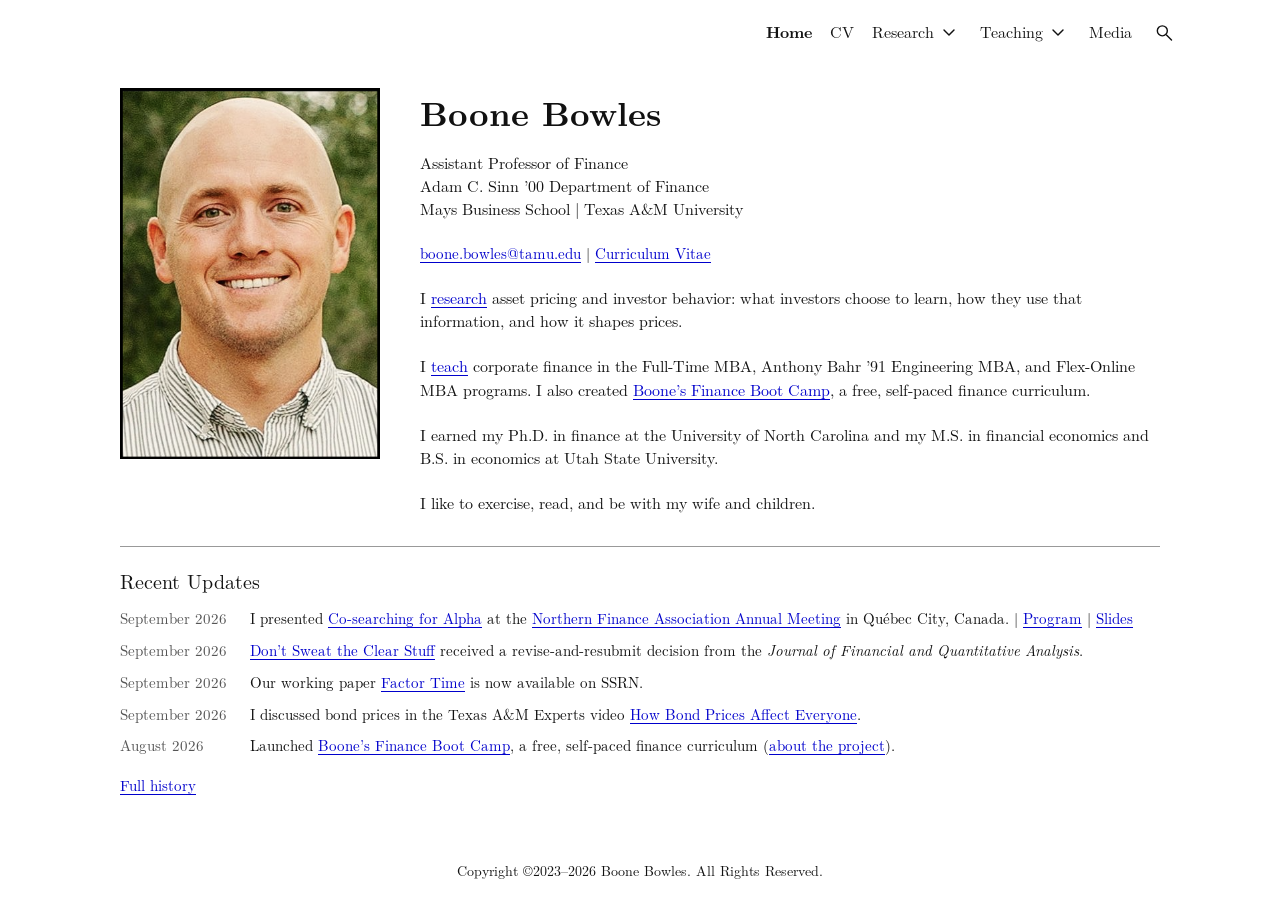
==== index.html @ 3dcd3d2e "Update academic website" ====
<!doctype html>
<html lang="en">
<head>
  <meta charset="utf-8">
  <script>
  (() => {
    if (!["www.boonebowles.com", "boonebowles.com"].includes(window.location.hostname)) return;
    window.dataLayer = window.dataLayer || [];
    window.gtag = function () { window.dataLayer.push(arguments); };
    window.gtag('js', new Date());
    window.gtag('config', 'G-X4S28CE4ZL', {
      allow_google_signals: false,
      allow_ad_personalization_signals: false,
      cookie_domain: 'none'
    });
    const tag = document.createElement('script');
    tag.async = true;
    tag.src = 'https://www.googletagmanager.com/gtag/js?id=G-X4S28CE4ZL';
    document.head.appendChild(tag);
  })();
  </script>
  <meta name="viewport" content="width=device-width, initial-scale=1">
  <title>Boone Bowles | Finance | Texas A&amp;M University</title>
  <meta name="description" content="Boone Bowles, Assistant Professor of Finance at Mays Business School, Texas A&amp;M University. Research, teaching, and curriculum vitae.">
  <link rel="canonical" href="https://www.boonebowles.com/">
  <meta property="og:title" content="Home | Boone Bowles">
  <meta property="og:description" content="Boone Bowles, Assistant Professor of Finance at Mays Business School, Texas A&amp;M University. Research, teaching, and curriculum vitae.">
  <meta property="og:type" content="website">
  <meta property="og:url" content="https://www.boonebowles.com/">
  <meta property="og:image" content="https://www.boonebowles.com/assets/boone-bowles.png">
  <script type="application/ld+json">
{
  "@context": "https://schema.org",
  "@type": "ProfilePage",
  "@id": "https://www.boonebowles.com/#profile",
  "url": "https://www.boonebowles.com/",
  "name": "Boone Bowles",
  "mainEntity": {
    "@type": "Person",
    "@id": "https://www.boonebowles.com/#person",
    "name": "Boone Bowles",
    "url": "https://www.boonebowles.com/",
    "jobTitle": "Assistant Professor of Finance",
    "image": "https://www.boonebowles.com/assets/boone-bowles.png",
    "sameAs": [
      "https://mays.tamu.edu/directory/boone-bowles/"
    ],
    "worksFor": {
      "@type": "Organization",
      "name": "Adam C. Sinn ’00 Department of Finance",
      "parentOrganization": {
        "@type": "Organization",
        "name": "Mays Business School",
        "parentOrganization": {
          "@type": "CollegeOrUniversity",
          "name": "Texas A&M University"
        }
      }
    }
  }
}
</script>
  <link rel="icon" href="/assets/favicon.svg" type="image/svg+xml">
  <link rel="stylesheet" href="/assets/fonts/fonts.css?v=7856ff3ea1a6">
  <link rel="stylesheet" href="/assets/site.css?v=4bd4436f61a7">
  <script src="/assets/site.js?v=d1ee5a890637" defer></script>
</head>
<body data-base="">
  <a class="skip-link" href="#main">Skip to main content</a>
  <header class="site-header">
    <button class="icon-button menu-toggle" type="button" aria-label="Open navigation" aria-expanded="false" aria-controls="site-nav" hidden>
      <svg viewBox="0 0 24 24" aria-hidden="true"><path d="M4 6h16M4 12h16M4 18h16"/></svg>
    </button>
    <nav id="site-nav" aria-label="Main navigation">
      <a href="/" data-page="home" aria-current="page">Home</a>
      <a href="/assets/boone-bowles-cv.pdf" target="_blank" rel="noopener noreferrer" title="Opens in a new tab">CV</a>
      <div class="nav-group">
        <a href="/research/" data-page="research">Research</a>
        <button class="submenu-toggle icon-button" type="button" aria-label="Research pages" aria-expanded="false" aria-controls="research-menu" hidden>
          <svg viewBox="0 0 24 24" aria-hidden="true"><path d="m6 9 6 6 6-6"/></svg>
        </button>
        <div id="research-menu" class="submenu" hidden>
          <a href="/conference-discussions/" data-page="conference-discussions">Conference Discussions</a>
        </div>
      </div>
      <div class="nav-group">
        <a href="/teaching/" data-page="teaching">Teaching</a>
        <button class="submenu-toggle icon-button" type="button" aria-label="Teaching pages" aria-expanded="false" aria-controls="teaching-menu" hidden>
          <svg viewBox="0 0 24 24" aria-hidden="true"><path d="m6 9 6 6 6-6"/></svg>
        </button>
        <div id="teaching-menu" class="submenu" hidden>
          <a href="/teaching/corporate-finance-mba/">Corporate Finance (MBA)</a>
          <a href="/teaching/finance-for-the-professional-online-mba/">Finance for the Professional (Flex-Online MBA)</a>
          <a href="/teaching/money/">Money &amp; Capital Markets</a>
          <a href="/teaching/boot-camp/">Boot Camp</a>
        </div>
      </div>
      <a href="/media/" data-page="media">Media</a>
    </nav>
    <button class="icon-button search-toggle" type="button" aria-label="Search this site" hidden>
      <svg viewBox="0 0 24 24" aria-hidden="true"><circle cx="10" cy="10" r="6"/><path d="m15 15 6 6"/></svg>
    </button>
  </header>
  <main id="main" class="content-shell home-page" tabindex="-1">
<div class="home-layout">
<img class="portrait" src="/assets/boone-bowles.png" width="389" height="555" alt="Boone Bowles" fetchpriority="high">
<div class="home-bio">
<h1>Boone Bowles</h1>

<div class="affiliation">
<p>Assistant Professor of Finance</p>

<p>Adam C. Sinn ’00 Department of Finance</p>

<p>Mays Business School | Texas A&amp;M University</p>
</div>

<p class="contact-links"><a class="email-link" href="mailto:boone.bowles@tamu.edu">boone.bowles@tamu.edu</a> <span aria-hidden="true">|</span> <a href="/assets/boone-bowles-cv.pdf" target="_blank" rel="noopener noreferrer" title="Opens in a new tab">Curriculum Vitae</a></p>

<p>I <a href="/research">research</a> asset pricing and investor behavior: what investors choose to learn, how they use that information, and how it shapes prices.</p>

<p>I <a href="/teaching/">teach</a> corporate finance in the Full-Time MBA, Anthony Bahr ’91 Engineering MBA, and Flex-Online MBA programs. I also created <a href="/teaching/boot-camp/">Boone’s Finance Boot Camp</a>, a free, self-paced finance curriculum.</p>

<p>I earned my Ph.D. in finance at the University of North Carolina and my M.S. in financial economics and B.S. in economics at Utah State University.</p>

<p>I like to exercise, read, and be with my wife and children.</p>
</div>
</div>

<hr class="home-rule">

<section class="recent-updates" aria-labelledby="updates-title">
<h2 id="updates-title">Recent Updates</h2>
<ul class="update-list">
<li><div class="update-date"><time datetime="2026-09">September 2026</time></div><p>I presented <a href="/assets/papers/co-searching-for-alpha.pdf" target="_blank" rel="noopener noreferrer" title="Opens in a new tab">Co-searching for Alpha</a> at the <a href="https://northernfinanceassociation.org/" target="_blank" rel="noopener noreferrer" title="Opens in a new tab">Northern Finance Association Annual Meeting</a> in Québec City, Canada. <span class="update-program"><span aria-hidden="true">|</span> <a href="https://portal.northernfinanceassociation.org/conference-session.php?s=333" aria-label="Program: Northern Finance Association Annual Meeting, 2026" target="_blank" rel="noopener noreferrer" title="Opens in a new tab">Program</a></span> <span class="update-program"><span aria-hidden="true">|</span> <a href="/assets/slides/papers/co-searching-for-alpha-slides.pdf" aria-label="Slides: Co-searching for Alpha, NFA 2026" target="_blank" rel="noopener noreferrer" title="Opens in a new tab">Slides</a></span></p></li>
<li><div class="update-date"><time datetime="2026-09">September 2026</time></div><p><a href="/assets/papers/dont-sweat-the-clear-stuff.pdf" target="_blank" rel="noopener noreferrer" title="Opens in a new tab">Don’t Sweat the Clear Stuff</a> received a revise-and-resubmit decision from the <em>Journal of Financial and Quantitative Analysis</em>.</p></li>
<li><div class="update-date"><time datetime="2026-09">September 2026</time></div><p>Our working paper <a href="/assets/papers/factor-time.pdf" target="_blank" rel="noopener noreferrer" title="Opens in a new tab">Factor Time</a> is now available on SSRN.</p></li>
<li><div class="update-date"><time datetime="2026-09">September 2026</time></div><p>I discussed bond prices in the Texas A&amp;M Experts video <a href="https://www.youtube.com/watch?v=u9o_nMpA_OY" target="_blank" rel="noopener noreferrer" title="Opens in a new tab">How Bond Prices Affect Everyone</a>.</p></li>
<li><div class="update-date"><time datetime="2026-08">August 2026</time></div><p>Launched <a href="https://bootcamp.boonebowles.com/" target="_blank" rel="noopener noreferrer" title="Opens in a new tab">Boone’s Finance Boot Camp</a>, a free, self-paced finance curriculum (<a href="/teaching/boot-camp/">about the project</a>).</p></li>
</ul>
<p class="updates-history-link"><a href="/updates/">Full history</a></p>
</section>

  </main>
  <footer class="site-footer">Copyright ©2023–2026 Boone Bowles. All Rights Reserved.</footer>
  <dialog id="site-search" aria-labelledby="search-title">
    <div class="search-heading"><h2 id="search-title">Search this site</h2><form method="dialog"><button class="icon-button" aria-label="Close search">×</button></form></div>
    <label for="search-input">Search pages, papers, courses, and discussions</label>
    <input id="search-input" type="search" autocomplete="off" placeholder="Search…">
    <p id="search-status" role="status" aria-live="polite"></p>
    <ul id="search-results"></ul>
  </dialog>
</body>
</html>
---- assets/fonts/fonts.css ----
/* Latin Modern is the serif family used by the CV. Local, unmodified fonts. */
@font-face {
  font-family: 'Latin Modern Roman';
  font-style: normal;
  font-weight: 400;
  font-display: swap;
  src: url(lmroman10-regular.otf) format('opentype');
}
@font-face {
  font-family: 'Latin Modern Roman';
  font-style: normal;
  font-weight: 700;
  font-display: swap;
  src: url(lmroman10-bold.otf) format('opentype');
}
@font-face {
  font-family: 'Latin Modern Roman';
  font-style: italic;
  font-weight: 400;
  font-display: swap;
  src: url(lmroman10-italic.otf) format('opentype');
}
---- assets/site.css ----
:root { color-scheme: light; --link: #0000cc; --rule: #999; }
* { box-sizing: border-box; }
html { scroll-padding-top: 80px; }
body { margin: 0; min-height: 100vh; min-height: 100svh; display: flex; flex-direction: column; background: #fff; color: #111; font-family: "Latin Modern Roman", Georgia, serif; font-size: 16px; line-height: 1.45; }
a, a:visited { color: var(--link); text-decoration: underline; text-decoration-thickness: 1px; text-underline-offset: 3px; }
button, input { font: inherit; }
button { cursor: pointer; }
:focus-visible { outline: 2px solid var(--link); outline-offset: 4px; }
[hidden] { display: none !important; }
.skip-link { position: fixed; top: -80px; left: 16px; padding: 12px; background: #fff; z-index: 100; }
.skip-link:focus { top: 8px; }
.site-header { position: sticky; top: 0; z-index: 20; width: 100%; min-height: 64px; display: flex; align-items: center; justify-content: flex-end; gap: 16px; padding: 0 max(24px, calc((100vw - 1080px) / 2)); background: #fff; }
#site-nav { display: flex; align-items: center; gap: 18px; font-size: 16px; }
#site-nav a, #site-nav a:visited { color: inherit; text-decoration: none; }
#site-nav > a, .nav-group > a { display: inline-block; padding: 7px 0; white-space: nowrap; }
#site-nav a[aria-current="page"], #site-nav a[data-active="true"] { font-weight: 700; }
.nav-group { position: relative; display: flex; align-items: center; gap: 2px; }
.icon-button { display: inline-flex; align-items: center; justify-content: center; border: 0; background: transparent; color: var(--link); width: 32px; height: 40px; padding: 6px; }
.site-header .icon-button { color: inherit; }
.icon-button svg { fill: none; stroke: currentColor; stroke-width: 1.7; stroke-linecap: round; stroke-linejoin: round; width: 21px; height: 21px; }
.submenu-toggle { width: 26px; padding: 3px; }
.submenu { position: absolute; top: 40px; right: 0; width: 320px; padding: 8px 0; background: #fff; border: 1px solid #ddd; box-shadow: 0 3px 10px #0001; }
.submenu a { display: block; padding: 10px 16px; line-height: 1.4; }
.submenu a:hover { background: #f6f6f6; }
.menu-toggle { display: none; }
.content-shell { width: calc(100% - 48px); max-width: 1040px; margin: 0 auto; padding: 26px 0 0; flex: 1 0 auto; }
h1, h2, h3 { font-family: inherit; line-height: 1.2; }
h1, h2 { margin: 0 0 22px; padding-bottom: 7px; border-bottom: 1px solid var(--rule); font-weight: 700; overflow-wrap: break-word; }
h1 { font-size: 29px; }
h2 { font-size: 26px; }
h3 { font-size: 19px; margin: 0 0 7px; font-weight: 700; }
p { margin: 0; }
p + p, ul + p, ol + p { margin-top: 18px; }
ul, ol { margin: 10px 0 0; padding-left: 26px; }
li + li { margin-top: 7px; }
li p, li p + p { margin: 0; }
.page-section + .page-section { margin-top: 36px; }
.page-section > h2 + ul, .page-section > h1 + ul { margin-top: 0; }
.paper { padding-left: 22px; }
.paper + .paper { margin-top: 24px; }
.paper-title { margin-left: -22px; }
.paper p + p { margin-top: 2px; }
.paper .resource-links { margin-top: 5px; }
.resource-links { font-size: 15px; }
.paper-citation, .paper-citation summary { display: inline; }
.paper-citation summary { color: var(--link); cursor: pointer; text-decoration: underline; text-decoration-thickness: 1px; text-underline-offset: 3px; list-style: none; }
.paper-citation summary::-webkit-details-marker { display: none; }
.citation-panel { margin: 10px 0 12px; padding: 12px 14px; border: 1px solid #ddd; }
.citation-panel label, .citation-label { display: block; margin-bottom: 5px; }
.citation-panel textarea { display: block; width: 100%; min-height: 8em; margin: 0 0 12px; padding: 10px; resize: vertical; border: 1px solid #ccc; border-radius: 0; background: #fafafa; color: inherit; font: 13px/1.5 ui-monospace, "Cascadia Code", "Liberation Mono", monospace; }
.apa-citation { overflow-wrap: anywhere; }
@media (max-width: 767px) { .citation-panel textarea { font-size: 16px; } }
.paper-abstract { margin-top: 5px; }
.paper-abstract summary, .instructor-note summary { width: fit-content; color: var(--link); cursor: pointer; font-size: 15px; text-decoration: underline; text-decoration-thickness: 1px; text-underline-offset: 3px; }
.paper-abstract > p, .instructor-note > p { max-width: 85ch; margin-top: 8px; }
.instructor-note { margin-top: 16px; }
.media-item + .media-item { margin-top: 24px; }
.media-meta { font-size: 15px; margin-top: 3px; }
.media-note { margin-top: 5px; }
.course-group { margin-top: 20px; }
.course-group + .course-group { margin-top: 26px; }
.course { margin: 14px 0 0 22px; }
.course-details { margin: 2px 0 0 22px; }
.evaluation-note, .catalog-note, .document-note, .award-note { font-size: 15px; }
.teaching-project + .teaching-project { margin-top: 24px; }
.teaching-project h3 a, .separator { font-weight: 400; }
.teaching-project p { margin-left: 22px; }
.program-line { margin: -10px 0 20px; }
.program-line + p { margin-top: 0; }
.document-note { margin-top: 8px; }
blockquote { margin: 18px 0 0 22px; max-width: 80ch; }
.discussion-group { margin-top: 26px; }
.discussion-group h2 { font-size: 21px; border: 0; margin-bottom: 16px; padding: 0; }
.discussion { margin: 0 0 21px; padding-left: 22px; }
.discussion-title { margin-left: -22px; }
.discussion p + p { margin-top: 2px; }
.discussion-meta { font-size: 15px; }
.home-page { padding-top: 24px; }
.home-layout { display: grid; grid-template-columns: 260px 1fr; gap: 40px; align-items: start; }
.portrait { display: block; width: 100%; height: auto; }
.home-bio { padding-top: 4px; }
.home-bio h1 { font-size: 34px; border: 0; padding: 0; margin-bottom: 18px; }
.home-bio > p, .home-bio > .affiliation { margin: 0 0 22px; }
.home-bio > :last-child { margin-bottom: 0; }
.affiliation p { margin: 0; }
.contact-links { font-size: 15px; }
.home-rule { height: 0; border: 0; border-top: 1px solid var(--rule); margin: 32px 0 0; }
.recent-updates { margin-top: 22px; font-size: 15px; }
.recent-updates h2 { margin-bottom: 14px; padding: 0; border: 0; font-size: 20px; font-weight: 400; }
.update-list { list-style: none; margin: 0; padding: 0; }
.update-list li { display: grid; grid-template-columns: 112px 1fr; gap: 18px; }
.update-list li + li { margin-top: 10px; }
.update-list time { color: #555; }
.update-list p { margin: 0; }
.update-date time, .update-status { display: block; }
.update-status { color: #555; font-size: 14px; font-style: italic; }
.update-program { white-space: nowrap; }
.updates-history-link { margin: 18px 0 0; }
.update-group { margin-top: 30px; }
.update-group .update-list li + li { margin-top: 18px; }
.site-footer { flex: 0 0 auto; padding: 40px 24px 20px; font-size: 14px; text-align: center; }
dialog { width: min(720px, calc(100vw - 32px)); max-height: 85vh; padding: 24px; border: 1px solid #aaa; background: #fff; color: #111; }
dialog::backdrop { background: #0005; }
.search-heading { display: flex; justify-content: space-between; align-items: start; gap: 16px; }
.search-heading h2 { font-size: 25px; border: 0; margin-bottom: 20px; }
.search-heading .icon-button { font: 28px Arial, sans-serif; }
#search-input { display: block; width: 100%; padding: 12px; margin: 12px 0; border: 1px solid #777; border-radius: 0; font-size: 16px; }
#search-results { list-style: none; padding: 0; }
#search-results li { margin: 20px 0; }
#search-results p { margin: 8px 0 0; }
#search-status { margin: 0; }
.not-found p { margin-top: 24px; }
@media (max-width: 767px) {
  body { font-size: 15px; }
  .site-header { min-height: 56px; justify-content: space-between; padding: 0 16px; }
  .menu-toggle { display: inline-flex; }
  body.js #site-nav { display: none; position: fixed; top: 56px; bottom: 0; left: 0; width: min(320px, 90vw); padding: 16px; align-items: stretch; flex-direction: column; gap: 8px; overflow-y: auto; background: #fff; box-shadow: 3px 5px 12px #0002; }
  body.js #site-nav.is-open { display: flex; }
  body:not(.js) #site-nav { flex-wrap: wrap; gap: 0; }
  #site-nav > a, .nav-group > a { white-space: normal; padding: 12px; }
  .nav-group { flex-wrap: wrap; }
  .nav-group > a { flex: 1; }
  .submenu { position: static; width: 100%; padding: 0 0 0 12px; box-shadow: none; border: 0; }
  .submenu a { padding: 12px; }
  .content-shell { padding-top: 20px; }
  h1 { font-size: 27px; }
  h2 { font-size: 24px; }
  .home-page { padding-top: 12px; }
  .home-layout { display: block; }
  .portrait { width: 70%; max-width: 245px; margin: 0 auto 26px; }
  .home-bio { padding: 0; }
  .home-bio h1 { font-size: 32px; }
  .home-bio > p, .home-bio > .affiliation { margin-bottom: 20px; }
  .home-rule { margin-top: 28px; }
  .update-list li { grid-template-columns: 1fr; gap: 2px; }
  .update-list li + li { margin-top: 14px; }
  .contact-links { font-size: 15px; }
  .site-footer { padding: 32px 16px 16px; font-size: 13px; }
  .content-shell a { overflow-wrap: anywhere; }
  .paper, .discussion { padding-left: 14px; }
  .paper-title, .discussion-title { margin-left: -14px; }
  .course { margin-left: 0; }
  .course-details, .teaching-project p, blockquote { margin-left: 14px; }
}
@media print {
  .site-header, dialog, .skip-link { display: none; }
  .content-shell { max-width: none; width: 100%; }
  .site-footer { margin-top: 32px; }
}
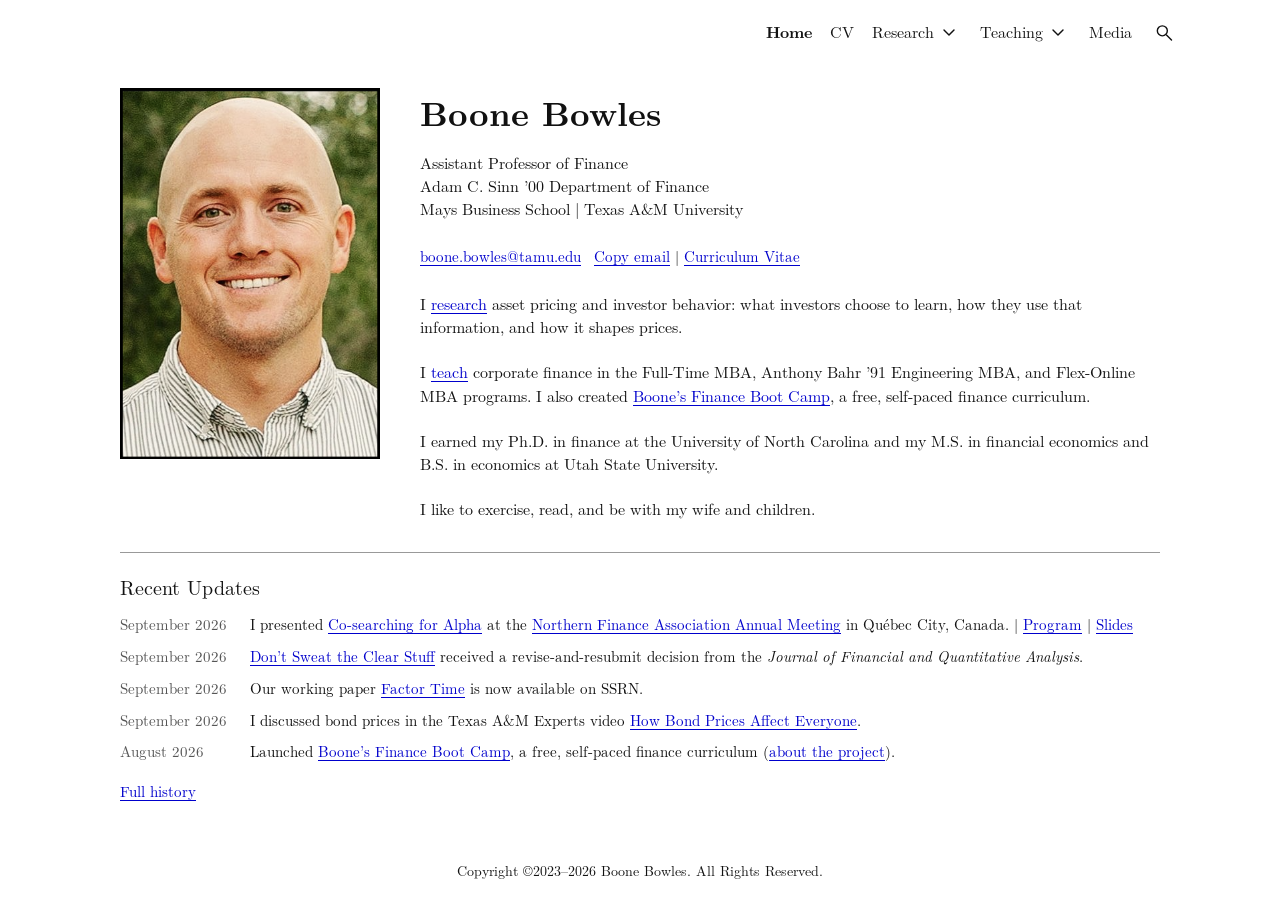
==== commit 8bfce39f: "Update academic website" ====
--- a/index.html
+++ b/index.html
@@ -62,8 +62,8 @@
 </script>
   <link rel="icon" href="/assets/favicon.svg" type="image/svg+xml">
   <link rel="stylesheet" href="/assets/fonts/fonts.css?v=7856ff3ea1a6">
-  <link rel="stylesheet" href="/assets/site.css?v=4bd4436f61a7">
-  <script src="/assets/site.js?v=d1ee5a890637" defer></script>
+  <link rel="stylesheet" href="/assets/site.css?v=bf4031425511">
+  <script src="/assets/site.js?v=196332033d16" defer></script>
 </head>
 <body data-base="">
   <a class="skip-link" href="#main">Skip to main content</a>
@@ -115,7 +115,7 @@
 <p>Mays Business School | Texas A&amp;M University</p>
 </div>
 
-<p class="contact-links"><a class="email-link" href="mailto:boone.bowles@tamu.edu">boone.bowles@tamu.edu</a> <span aria-hidden="true">|</span> <a href="/assets/boone-bowles-cv.pdf" target="_blank" rel="noopener noreferrer" title="Opens in a new tab">Curriculum Vitae</a></p>
+<p class="contact-links"><span class="email-contact"><a class="email-link" href="mailto:boone.bowles@tamu.edu">boone.bowles@tamu.edu</a> <button class="copy-email" type="button" hidden>Copy email</button></span> <span class="contact-cv"><span aria-hidden="true">|</span> <a href="/assets/boone-bowles-cv.pdf" target="_blank" rel="noopener noreferrer" title="Opens in a new tab">Curriculum Vitae</a></span><span class="copy-status email-copy-status" role="status" aria-live="polite"></span></p>
 
 <p>I <a href="/research">research</a> asset pricing and investor behavior: what investors choose to learn, how they use that information, and how it shapes prices.</p>
 
@@ -132,9 +132,9 @@
 <section class="recent-updates" aria-labelledby="updates-title">
 <h2 id="updates-title">Recent Updates</h2>
 <ul class="update-list">
-<li><div class="update-date"><time datetime="2026-09">September 2026</time></div><p>I presented <a href="/assets/papers/co-searching-for-alpha.pdf" target="_blank" rel="noopener noreferrer" title="Opens in a new tab">Co-searching for Alpha</a> at the <a href="https://northernfinanceassociation.org/" target="_blank" rel="noopener noreferrer" title="Opens in a new tab">Northern Finance Association Annual Meeting</a> in Québec City, Canada. <span class="update-program"><span aria-hidden="true">|</span> <a href="https://portal.northernfinanceassociation.org/conference-session.php?s=333" aria-label="Program: Northern Finance Association Annual Meeting, 2026" target="_blank" rel="noopener noreferrer" title="Opens in a new tab">Program</a></span> <span class="update-program"><span aria-hidden="true">|</span> <a href="/assets/slides/papers/co-searching-for-alpha-slides.pdf" aria-label="Slides: Co-searching for Alpha, NFA 2026" target="_blank" rel="noopener noreferrer" title="Opens in a new tab">Slides</a></span></p></li>
-<li><div class="update-date"><time datetime="2026-09">September 2026</time></div><p><a href="/assets/papers/dont-sweat-the-clear-stuff.pdf" target="_blank" rel="noopener noreferrer" title="Opens in a new tab">Don’t Sweat the Clear Stuff</a> received a revise-and-resubmit decision from the <em>Journal of Financial and Quantitative Analysis</em>.</p></li>
-<li><div class="update-date"><time datetime="2026-09">September 2026</time></div><p>Our working paper <a href="/assets/papers/factor-time.pdf" target="_blank" rel="noopener noreferrer" title="Opens in a new tab">Factor Time</a> is now available on SSRN.</p></li>
+<li><div class="update-date"><time datetime="2026-09">September 2026</time></div><p>I presented <a href="/research/#co-searching-for-alpha">Co-searching for Alpha</a> at the <a href="https://northernfinanceassociation.org/" target="_blank" rel="noopener noreferrer" title="Opens in a new tab">Northern Finance Association Annual Meeting</a> in Québec City, Canada. <span class="update-program"><span aria-hidden="true">|</span> <a href="https://portal.northernfinanceassociation.org/conference-session.php?s=333" aria-label="Program: Northern Finance Association Annual Meeting, 2026" target="_blank" rel="noopener noreferrer" title="Opens in a new tab">Program</a></span> <span class="update-program"><span aria-hidden="true">|</span> <a href="/assets/slides/papers/co-searching-for-alpha-slides.pdf" aria-label="Slides: Co-searching for Alpha, NFA 2026" target="_blank" rel="noopener noreferrer" title="Opens in a new tab">Slides</a></span></p></li>
+<li><div class="update-date"><time datetime="2026-09">September 2026</time></div><p><a href="/research/#dont-sweat-the-clear-stuff">Don’t Sweat the Clear Stuff</a> received a revise-and-resubmit decision from the <em>Journal of Financial and Quantitative Analysis</em>.</p></li>
+<li><div class="update-date"><time datetime="2026-09">September 2026</time></div><p>Our working paper <a href="/research/#factor-time">Factor Time</a> is now available on SSRN.</p></li>
 <li><div class="update-date"><time datetime="2026-09">September 2026</time></div><p>I discussed bond prices in the Texas A&amp;M Experts video <a href="https://www.youtube.com/watch?v=u9o_nMpA_OY" target="_blank" rel="noopener noreferrer" title="Opens in a new tab">How Bond Prices Affect Everyone</a>.</p></li>
 <li><div class="update-date"><time datetime="2026-08">August 2026</time></div><p>Launched <a href="https://bootcamp.boonebowles.com/" target="_blank" rel="noopener noreferrer" title="Opens in a new tab">Boone’s Finance Boot Camp</a>, a free, self-paced finance curriculum (<a href="/teaching/boot-camp/">about the project</a>).</p></li>
 </ul>
--- a/assets/site.css
+++ b/assets/site.css
@@ -47,16 +47,27 @@
 .paper-citation summary::-webkit-details-marker { display: none; }
 .citation-panel { margin: 10px 0 12px; padding: 12px 14px; border: 1px solid #ddd; }
 .citation-panel label, .citation-label { display: block; margin-bottom: 5px; }
+.citation-heading { display: flex; align-items: baseline; flex-wrap: wrap; gap: 6px 14px; margin-bottom: 5px; }
+.citation-heading label { margin-bottom: 0; }
+.copy-bibtex, .copy-email { padding: 3px 0; border: 0; background: transparent; color: var(--link); text-decoration: underline; text-decoration-thickness: 1px; text-underline-offset: 3px; }
+.copy-status { color: #555; }
 .citation-panel textarea { display: block; width: 100%; min-height: 8em; margin: 0 0 12px; padding: 10px; resize: vertical; border: 1px solid #ccc; border-radius: 0; background: #fafafa; color: inherit; font: 13px/1.5 ui-monospace, "Cascadia Code", "Liberation Mono", monospace; }
 .apa-citation { overflow-wrap: anywhere; }
 @media (max-width: 767px) { .citation-panel textarea { font-size: 16px; } }
-.paper-abstract { margin-top: 5px; }
-.paper-abstract summary, .instructor-note summary { width: fit-content; color: var(--link); cursor: pointer; font-size: 15px; text-decoration: underline; text-decoration-thickness: 1px; text-underline-offset: 3px; }
-.paper-abstract > p, .instructor-note > p { max-width: 85ch; margin-top: 8px; }
+.paper-descriptions { display: grid; grid-template-columns: max-content max-content 1fr; align-items: baseline; gap: 8px 6px; margin-top: 5px; }
+.paper-descriptions details, .paper-descriptions details::details-content { display: contents; }
+.paper-descriptions details:not([open]) > p { display: none; }
+.paper-descriptions summary, .paper-descriptions > span { grid-row: 1; }
+.paper-descriptions p { order: 1; grid-column: 1 / -1; }
+.paper-abstract summary, .paper-overview summary, .media-summary summary, .instructor-note summary { width: fit-content; color: var(--link); cursor: pointer; font-size: 15px; text-decoration: underline; text-decoration-thickness: 1px; text-underline-offset: 3px; }
+.paper-abstract > p, .paper-overview > p { max-width: 85ch; }
+.instructor-note > p { max-width: 85ch; margin-top: 8px; }
 .instructor-note { margin-top: 16px; }
 .media-item + .media-item { margin-top: 24px; }
 .media-meta { font-size: 15px; margin-top: 3px; }
 .media-note { margin-top: 5px; }
+.media-summary { margin-top: 5px; }
+.media-summary > p { max-width: 85ch; margin-top: 8px; }
 .course-group { margin-top: 20px; }
 .course-group + .course-group { margin-top: 26px; }
 .course { margin: 14px 0 0 22px; }
@@ -84,6 +95,9 @@
 .home-bio > :last-child { margin-bottom: 0; }
 .affiliation p { margin: 0; }
 .contact-links { font-size: 15px; }
+.email-contact, .contact-cv { display: inline-block; white-space: nowrap; }
+.copy-email { margin-left: 8px; }
+.email-copy-status:not(:empty) { display: block; margin-top: 3px; }
 .home-rule { height: 0; border: 0; border-top: 1px solid var(--rule); margin: 32px 0 0; }
 .recent-updates { margin-top: 22px; font-size: 15px; }
 .recent-updates h2 { margin-bottom: 14px; padding: 0; border: 0; font-size: 20px; font-weight: 400; }
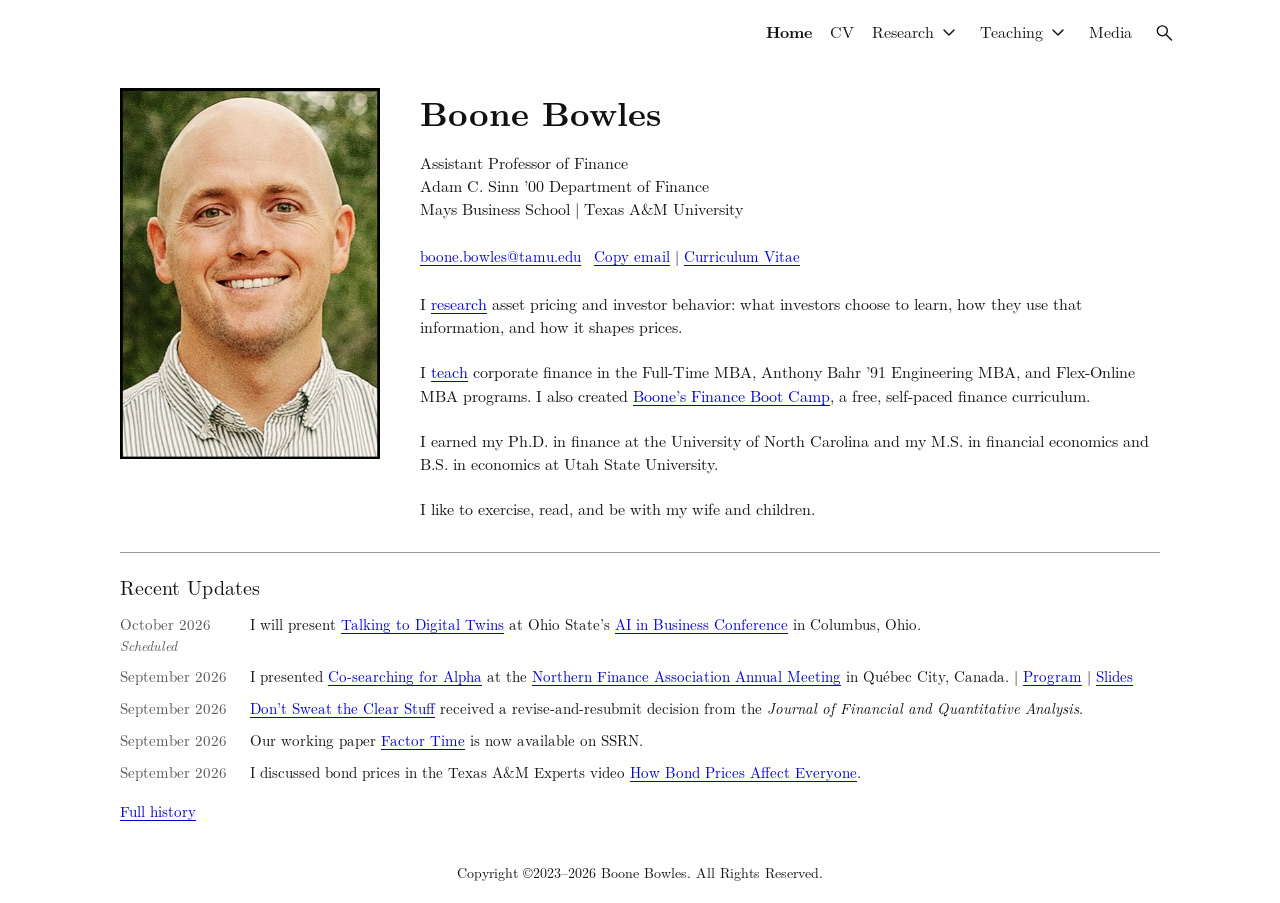
==== commit fe2373f6: "Update academic website" ====
--- a/index.html
+++ b/index.html
@@ -62,8 +62,8 @@
 </script>
   <link rel="icon" href="/assets/favicon.svg" type="image/svg+xml">
   <link rel="stylesheet" href="/assets/fonts/fonts.css?v=7856ff3ea1a6">
-  <link rel="stylesheet" href="/assets/site.css?v=bf4031425511">
-  <script src="/assets/site.js?v=196332033d16" defer></script>
+  <link rel="stylesheet" href="/assets/site.css?v=672183d09035">
+  <script src="/assets/site.js?v=195dbba22fdc" defer></script>
 </head>
 <body data-base="">
   <a class="skip-link" href="#main">Skip to main content</a>
@@ -132,11 +132,11 @@
 <section class="recent-updates" aria-labelledby="updates-title">
 <h2 id="updates-title">Recent Updates</h2>
 <ul class="update-list">
+<li><div class="update-date"><time datetime="2026-10">October 2026</time><span class="update-status">Scheduled</span></div><p>I will present <a href="/research/#talking-to-digital-twins">Talking to Digital Twins</a> at Ohio State’s <a href="https://fisher.osu.edu/ai-in-business" target="_blank" rel="noopener noreferrer" title="Opens in a new tab">AI in Business Conference</a> in Columbus, Ohio.</p></li>
 <li><div class="update-date"><time datetime="2026-09">September 2026</time></div><p>I presented <a href="/research/#co-searching-for-alpha">Co-searching for Alpha</a> at the <a href="https://northernfinanceassociation.org/" target="_blank" rel="noopener noreferrer" title="Opens in a new tab">Northern Finance Association Annual Meeting</a> in Québec City, Canada. <span class="update-program"><span aria-hidden="true">|</span> <a href="https://portal.northernfinanceassociation.org/conference-session.php?s=333" aria-label="Program: Northern Finance Association Annual Meeting, 2026" target="_blank" rel="noopener noreferrer" title="Opens in a new tab">Program</a></span> <span class="update-program"><span aria-hidden="true">|</span> <a href="/assets/slides/papers/co-searching-for-alpha-slides.pdf" aria-label="Slides: Co-searching for Alpha, NFA 2026" target="_blank" rel="noopener noreferrer" title="Opens in a new tab">Slides</a></span></p></li>
 <li><div class="update-date"><time datetime="2026-09">September 2026</time></div><p><a href="/research/#dont-sweat-the-clear-stuff">Don’t Sweat the Clear Stuff</a> received a revise-and-resubmit decision from the <em>Journal of Financial and Quantitative Analysis</em>.</p></li>
 <li><div class="update-date"><time datetime="2026-09">September 2026</time></div><p>Our working paper <a href="/research/#factor-time">Factor Time</a> is now available on SSRN.</p></li>
 <li><div class="update-date"><time datetime="2026-09">September 2026</time></div><p>I discussed bond prices in the Texas A&amp;M Experts video <a href="https://www.youtube.com/watch?v=u9o_nMpA_OY" target="_blank" rel="noopener noreferrer" title="Opens in a new tab">How Bond Prices Affect Everyone</a>.</p></li>
-<li><div class="update-date"><time datetime="2026-08">August 2026</time></div><p>Launched <a href="https://bootcamp.boonebowles.com/" target="_blank" rel="noopener noreferrer" title="Opens in a new tab">Boone’s Finance Boot Camp</a>, a free, self-paced finance curriculum (<a href="/teaching/boot-camp/">about the project</a>).</p></li>
 </ul>
 <p class="updates-history-link"><a href="/updates/">Full history</a></p>
 </section>
--- a/assets/site.css
+++ b/assets/site.css
@@ -38,6 +38,14 @@
 .page-section > h2 + ul, .page-section > h1 + ul { margin-top: 0; }
 .paper { padding-left: 22px; }
 .paper + .paper { margin-top: 24px; }
+.paper-arrival { animation: paper-arrival 1.1s ease-out; }
+@keyframes paper-arrival {
+  0%, 15% { background-color: rgb(244 216 116 / 18%); box-shadow: 0 0 0 6px rgb(244 216 116 / 18%); }
+  100% { background-color: transparent; box-shadow: 0 0 0 6px transparent; }
+}
+@media (prefers-reduced-motion: reduce) {
+  .paper-arrival { animation: none; background-color: rgb(244 216 116 / 18%); box-shadow: 0 0 0 6px rgb(244 216 116 / 18%); }
+}
 .paper-title { margin-left: -22px; }
 .paper p + p { margin-top: 2px; }
 .paper .resource-links { margin-top: 5px; }
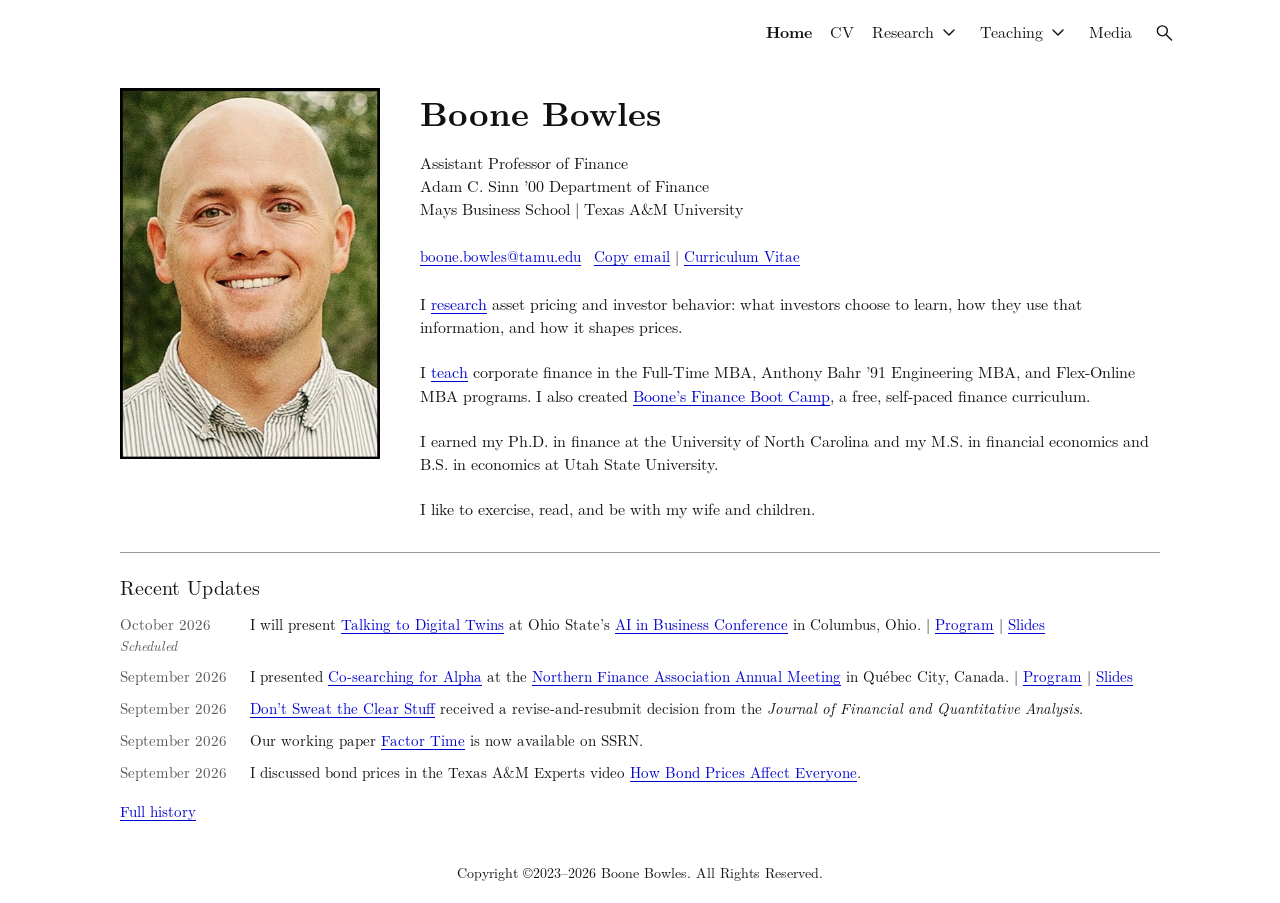
==== commit e394d904: "Update academic website" ====
--- a/index.html
+++ b/index.html
@@ -132,7 +132,7 @@
 <section class="recent-updates" aria-labelledby="updates-title">
 <h2 id="updates-title">Recent Updates</h2>
 <ul class="update-list">
-<li><div class="update-date"><time datetime="2026-10">October 2026</time><span class="update-status">Scheduled</span></div><p>I will present <a href="/research/#talking-to-digital-twins">Talking to Digital Twins</a> at Ohio State’s <a href="https://fisher.osu.edu/ai-in-business" target="_blank" rel="noopener noreferrer" title="Opens in a new tab">AI in Business Conference</a> in Columbus, Ohio.</p></li>
+<li><div class="update-date"><time datetime="2026-10">October 2026</time><span class="update-status">Scheduled</span></div><p>I will present <a href="/research/#talking-to-digital-twins">Talking to Digital Twins</a> at Ohio State’s <a href="https://fisher.osu.edu/ai-in-business" target="_blank" rel="noopener noreferrer" title="Opens in a new tab">AI in Business Conference</a> in Columbus, Ohio. <span class="update-program"><span aria-hidden="true">|</span> <a href="https://professorcastillo.github.io/FisherAIB2026/conference-main.html" aria-label="Program: Ohio State AI in Business Conference, 2026" target="_blank" rel="noopener noreferrer" title="Opens in a new tab">Program</a></span> <span class="update-program"><span aria-hidden="true">|</span> <a href="/assets/slides/papers/talking-to-digital-twins-slides.pdf" aria-label="Slides: Talking to Digital Twins, OSU 2026" target="_blank" rel="noopener noreferrer" title="Opens in a new tab">Slides</a></span></p></li>
 <li><div class="update-date"><time datetime="2026-09">September 2026</time></div><p>I presented <a href="/research/#co-searching-for-alpha">Co-searching for Alpha</a> at the <a href="https://northernfinanceassociation.org/" target="_blank" rel="noopener noreferrer" title="Opens in a new tab">Northern Finance Association Annual Meeting</a> in Québec City, Canada. <span class="update-program"><span aria-hidden="true">|</span> <a href="https://portal.northernfinanceassociation.org/conference-session.php?s=333" aria-label="Program: Northern Finance Association Annual Meeting, 2026" target="_blank" rel="noopener noreferrer" title="Opens in a new tab">Program</a></span> <span class="update-program"><span aria-hidden="true">|</span> <a href="/assets/slides/papers/co-searching-for-alpha-slides.pdf" aria-label="Slides: Co-searching for Alpha, NFA 2026" target="_blank" rel="noopener noreferrer" title="Opens in a new tab">Slides</a></span></p></li>
 <li><div class="update-date"><time datetime="2026-09">September 2026</time></div><p><a href="/research/#dont-sweat-the-clear-stuff">Don’t Sweat the Clear Stuff</a> received a revise-and-resubmit decision from the <em>Journal of Financial and Quantitative Analysis</em>.</p></li>
 <li><div class="update-date"><time datetime="2026-09">September 2026</time></div><p>Our working paper <a href="/research/#factor-time">Factor Time</a> is now available on SSRN.</p></li>
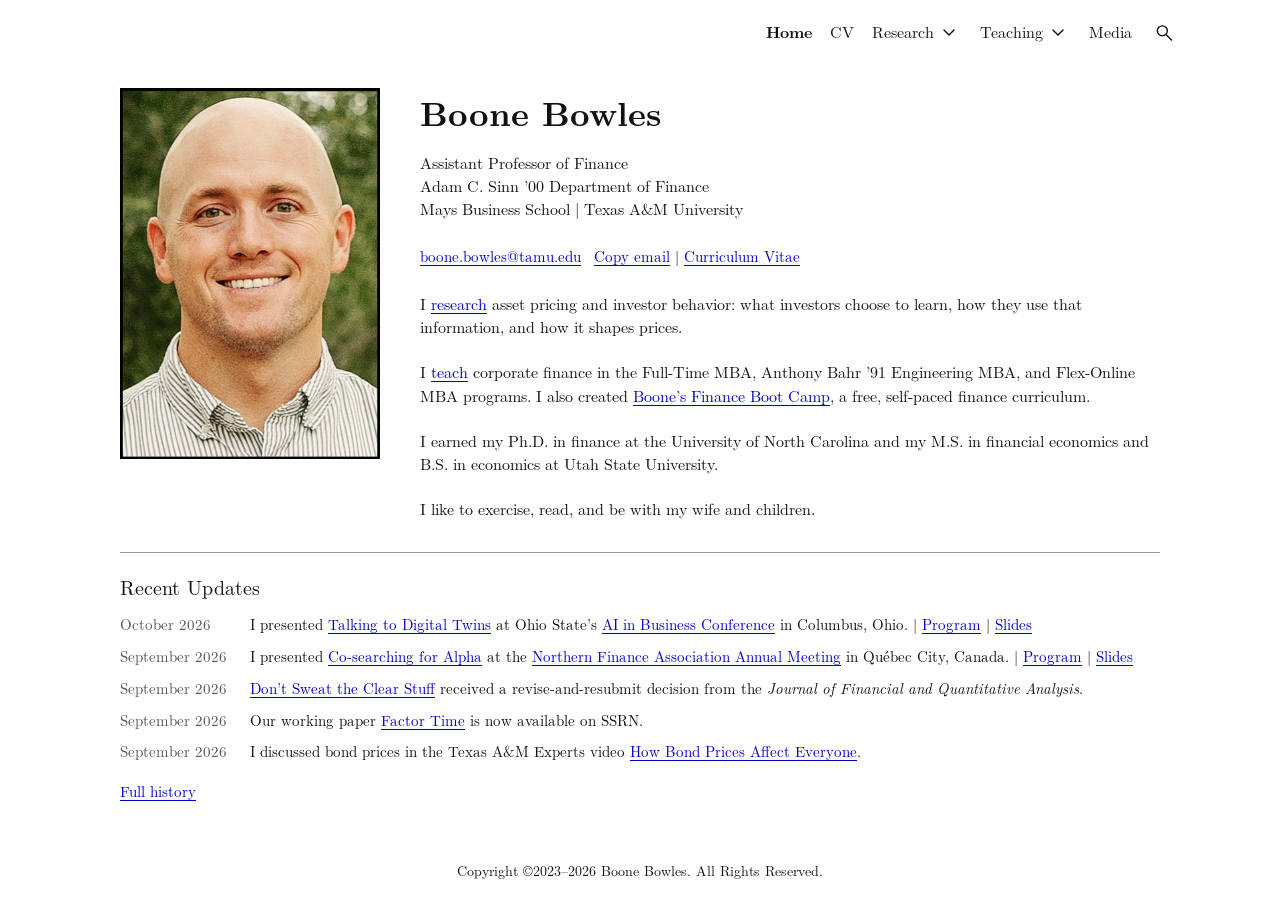
==== commit 6911f2a3: "Update academic website" ====
--- a/index.html
+++ b/index.html
@@ -132,7 +132,7 @@
 <section class="recent-updates" aria-labelledby="updates-title">
 <h2 id="updates-title">Recent Updates</h2>
 <ul class="update-list">
-<li><div class="update-date"><time datetime="2026-10">October 2026</time><span class="update-status">Scheduled</span></div><p>I will present <a href="/research/#talking-to-digital-twins">Talking to Digital Twins</a> at Ohio State’s <a href="https://fisher.osu.edu/ai-in-business" target="_blank" rel="noopener noreferrer" title="Opens in a new tab">AI in Business Conference</a> in Columbus, Ohio. <span class="update-program"><span aria-hidden="true">|</span> <a href="https://professorcastillo.github.io/FisherAIB2026/conference-main.html" aria-label="Program: Ohio State AI in Business Conference, 2026" target="_blank" rel="noopener noreferrer" title="Opens in a new tab">Program</a></span> <span class="update-program"><span aria-hidden="true">|</span> <a href="/assets/slides/papers/talking-to-digital-twins-slides.pdf" aria-label="Slides: Talking to Digital Twins, OSU 2026" target="_blank" rel="noopener noreferrer" title="Opens in a new tab">Slides</a></span></p></li>
+<li><div class="update-date"><time datetime="2026-10">October 2026</time></div><p>I presented <a href="/research/#talking-to-digital-twins">Talking to Digital Twins</a> at Ohio State’s <a href="https://fisher.osu.edu/ai-in-business" target="_blank" rel="noopener noreferrer" title="Opens in a new tab">AI in Business Conference</a> in Columbus, Ohio. <span class="update-program"><span aria-hidden="true">|</span> <a href="https://professorcastillo.github.io/FisherAIB2026/conference-main.html" aria-label="Program: Ohio State AI in Business Conference, 2026" target="_blank" rel="noopener noreferrer" title="Opens in a new tab">Program</a></span> <span class="update-program"><span aria-hidden="true">|</span> <a href="/assets/slides/papers/talking-to-digital-twins-slides.pdf?v=14ea450d68c3" aria-label="Slides: Talking to Digital Twins, OSU 2026" target="_blank" rel="noopener noreferrer" title="Opens in a new tab">Slides</a></span></p></li>
 <li><div class="update-date"><time datetime="2026-09">September 2026</time></div><p>I presented <a href="/research/#co-searching-for-alpha">Co-searching for Alpha</a> at the <a href="https://northernfinanceassociation.org/" target="_blank" rel="noopener noreferrer" title="Opens in a new tab">Northern Finance Association Annual Meeting</a> in Québec City, Canada. <span class="update-program"><span aria-hidden="true">|</span> <a href="https://portal.northernfinanceassociation.org/conference-session.php?s=333" aria-label="Program: Northern Finance Association Annual Meeting, 2026" target="_blank" rel="noopener noreferrer" title="Opens in a new tab">Program</a></span> <span class="update-program"><span aria-hidden="true">|</span> <a href="/assets/slides/papers/co-searching-for-alpha-slides.pdf" aria-label="Slides: Co-searching for Alpha, NFA 2026" target="_blank" rel="noopener noreferrer" title="Opens in a new tab">Slides</a></span></p></li>
 <li><div class="update-date"><time datetime="2026-09">September 2026</time></div><p><a href="/research/#dont-sweat-the-clear-stuff">Don’t Sweat the Clear Stuff</a> received a revise-and-resubmit decision from the <em>Journal of Financial and Quantitative Analysis</em>.</p></li>
 <li><div class="update-date"><time datetime="2026-09">September 2026</time></div><p>Our working paper <a href="/research/#factor-time">Factor Time</a> is now available on SSRN.</p></li>
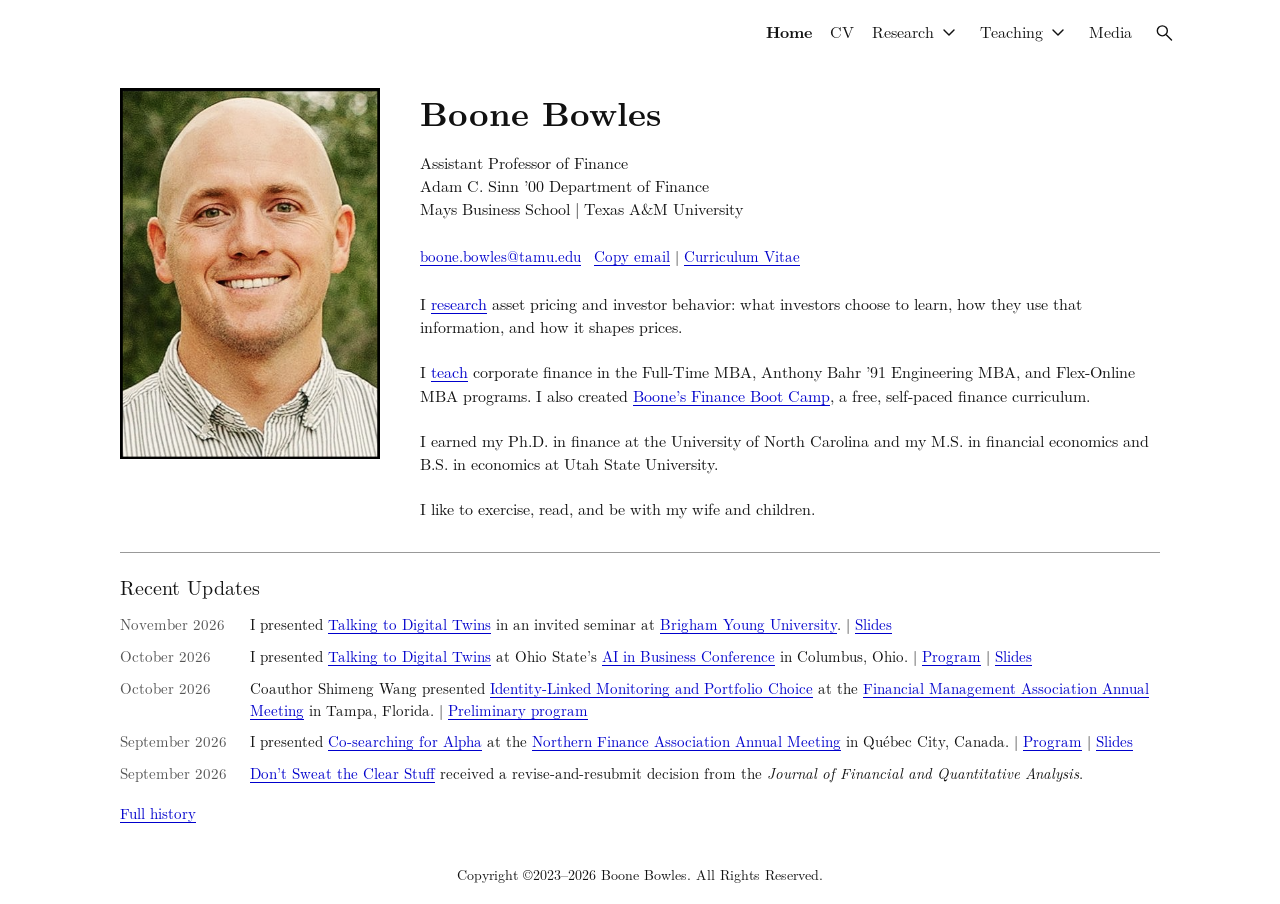
==== commit b647fb59: "Update academic website" ====
--- a/index.html
+++ b/index.html
@@ -132,11 +132,11 @@
 <section class="recent-updates" aria-labelledby="updates-title">
 <h2 id="updates-title">Recent Updates</h2>
 <ul class="update-list">
+<li><div class="update-date"><time datetime="2026-11">November 2026</time></div><p>I presented <a href="/research/#talking-to-digital-twins">Talking to Digital Twins</a> in an invited seminar at <a href="https://marriott.byu.edu/bsfin/" target="_blank" rel="noopener noreferrer" title="Opens in a new tab">Brigham Young University</a>. <span class="update-program"><span aria-hidden="true">|</span> <a href="/assets/slides/papers/talking-to-digital-twins-byu-2026-slides.pdf" aria-label="Slides: Talking to Digital Twins, BYU 2026" target="_blank" rel="noopener noreferrer" title="Opens in a new tab">Slides</a></span></p></li>
 <li><div class="update-date"><time datetime="2026-10">October 2026</time></div><p>I presented <a href="/research/#talking-to-digital-twins">Talking to Digital Twins</a> at Ohio State’s <a href="https://fisher.osu.edu/ai-in-business" target="_blank" rel="noopener noreferrer" title="Opens in a new tab">AI in Business Conference</a> in Columbus, Ohio. <span class="update-program"><span aria-hidden="true">|</span> <a href="https://professorcastillo.github.io/FisherAIB2026/conference-main.html" aria-label="Program: Ohio State AI in Business Conference, 2026" target="_blank" rel="noopener noreferrer" title="Opens in a new tab">Program</a></span> <span class="update-program"><span aria-hidden="true">|</span> <a href="/assets/slides/papers/talking-to-digital-twins-slides.pdf?v=14ea450d68c3" aria-label="Slides: Talking to Digital Twins, OSU 2026" target="_blank" rel="noopener noreferrer" title="Opens in a new tab">Slides</a></span></p></li>
+<li><div class="update-date"><time datetime="2026-10">October 2026</time></div><p>Coauthor Shimeng Wang presented <a href="/research/#identity-linked-monitoring-and-portfolio-choice">Identity-Linked Monitoring and Portfolio Choice</a> at the <a href="https://www.fma.org/tampa" target="_blank" rel="noopener noreferrer" title="Opens in a new tab">Financial Management Association Annual Meeting</a> in Tampa, Florida. <span class="update-program"><span aria-hidden="true">|</span> <a href="https://www.fmaconferences.org/Tampa/TampaProgram.htm" aria-label="Preliminary program: Financial Management Association Annual Meeting, 2026" target="_blank" rel="noopener noreferrer" title="Opens in a new tab">Preliminary program</a></span></p></li>
 <li><div class="update-date"><time datetime="2026-09">September 2026</time></div><p>I presented <a href="/research/#co-searching-for-alpha">Co-searching for Alpha</a> at the <a href="https://northernfinanceassociation.org/" target="_blank" rel="noopener noreferrer" title="Opens in a new tab">Northern Finance Association Annual Meeting</a> in Québec City, Canada. <span class="update-program"><span aria-hidden="true">|</span> <a href="https://portal.northernfinanceassociation.org/conference-session.php?s=333" aria-label="Program: Northern Finance Association Annual Meeting, 2026" target="_blank" rel="noopener noreferrer" title="Opens in a new tab">Program</a></span> <span class="update-program"><span aria-hidden="true">|</span> <a href="/assets/slides/papers/co-searching-for-alpha-slides.pdf" aria-label="Slides: Co-searching for Alpha, NFA 2026" target="_blank" rel="noopener noreferrer" title="Opens in a new tab">Slides</a></span></p></li>
 <li><div class="update-date"><time datetime="2026-09">September 2026</time></div><p><a href="/research/#dont-sweat-the-clear-stuff">Don’t Sweat the Clear Stuff</a> received a revise-and-resubmit decision from the <em>Journal of Financial and Quantitative Analysis</em>.</p></li>
-<li><div class="update-date"><time datetime="2026-09">September 2026</time></div><p>Our working paper <a href="/research/#factor-time">Factor Time</a> is now available on SSRN.</p></li>
-<li><div class="update-date"><time datetime="2026-09">September 2026</time></div><p>I discussed bond prices in the Texas A&amp;M Experts video <a href="https://www.youtube.com/watch?v=u9o_nMpA_OY" target="_blank" rel="noopener noreferrer" title="Opens in a new tab">How Bond Prices Affect Everyone</a>.</p></li>
 </ul>
 <p class="updates-history-link"><a href="/updates/">Full history</a></p>
 </section>
